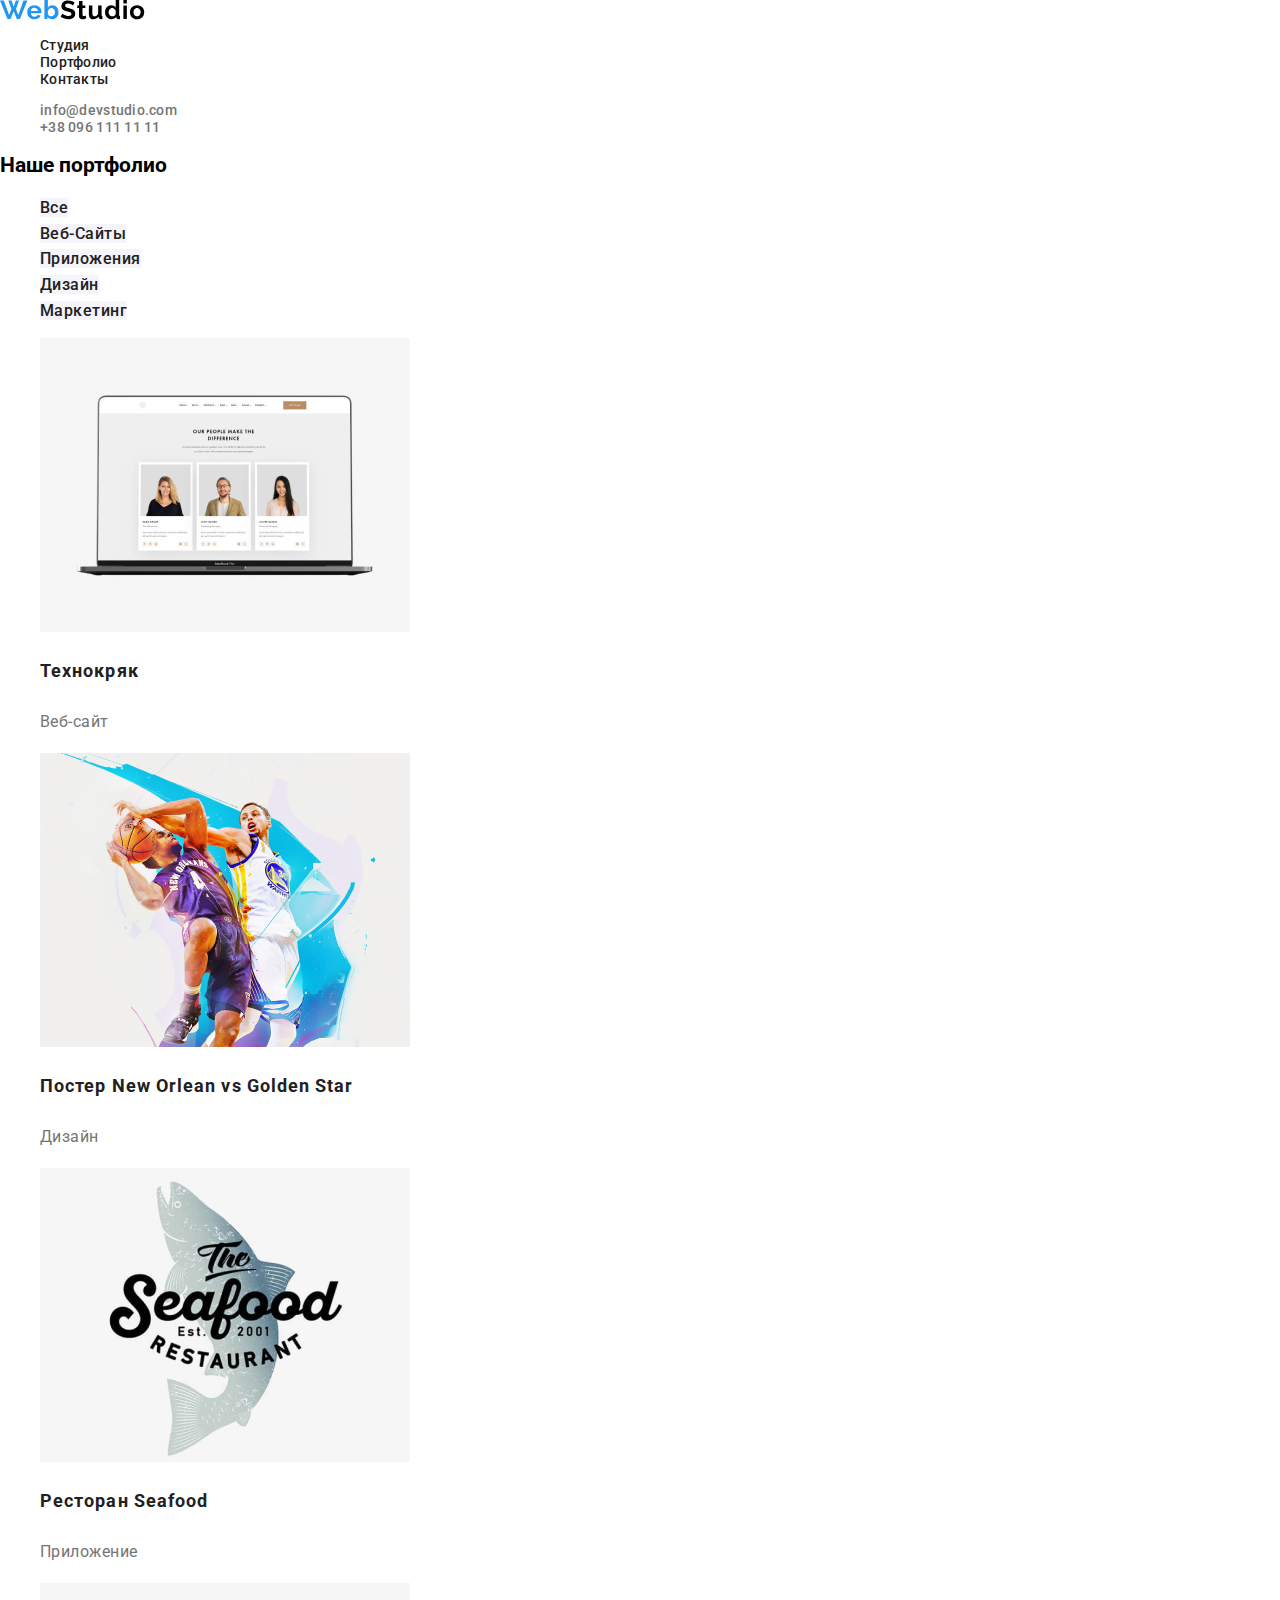
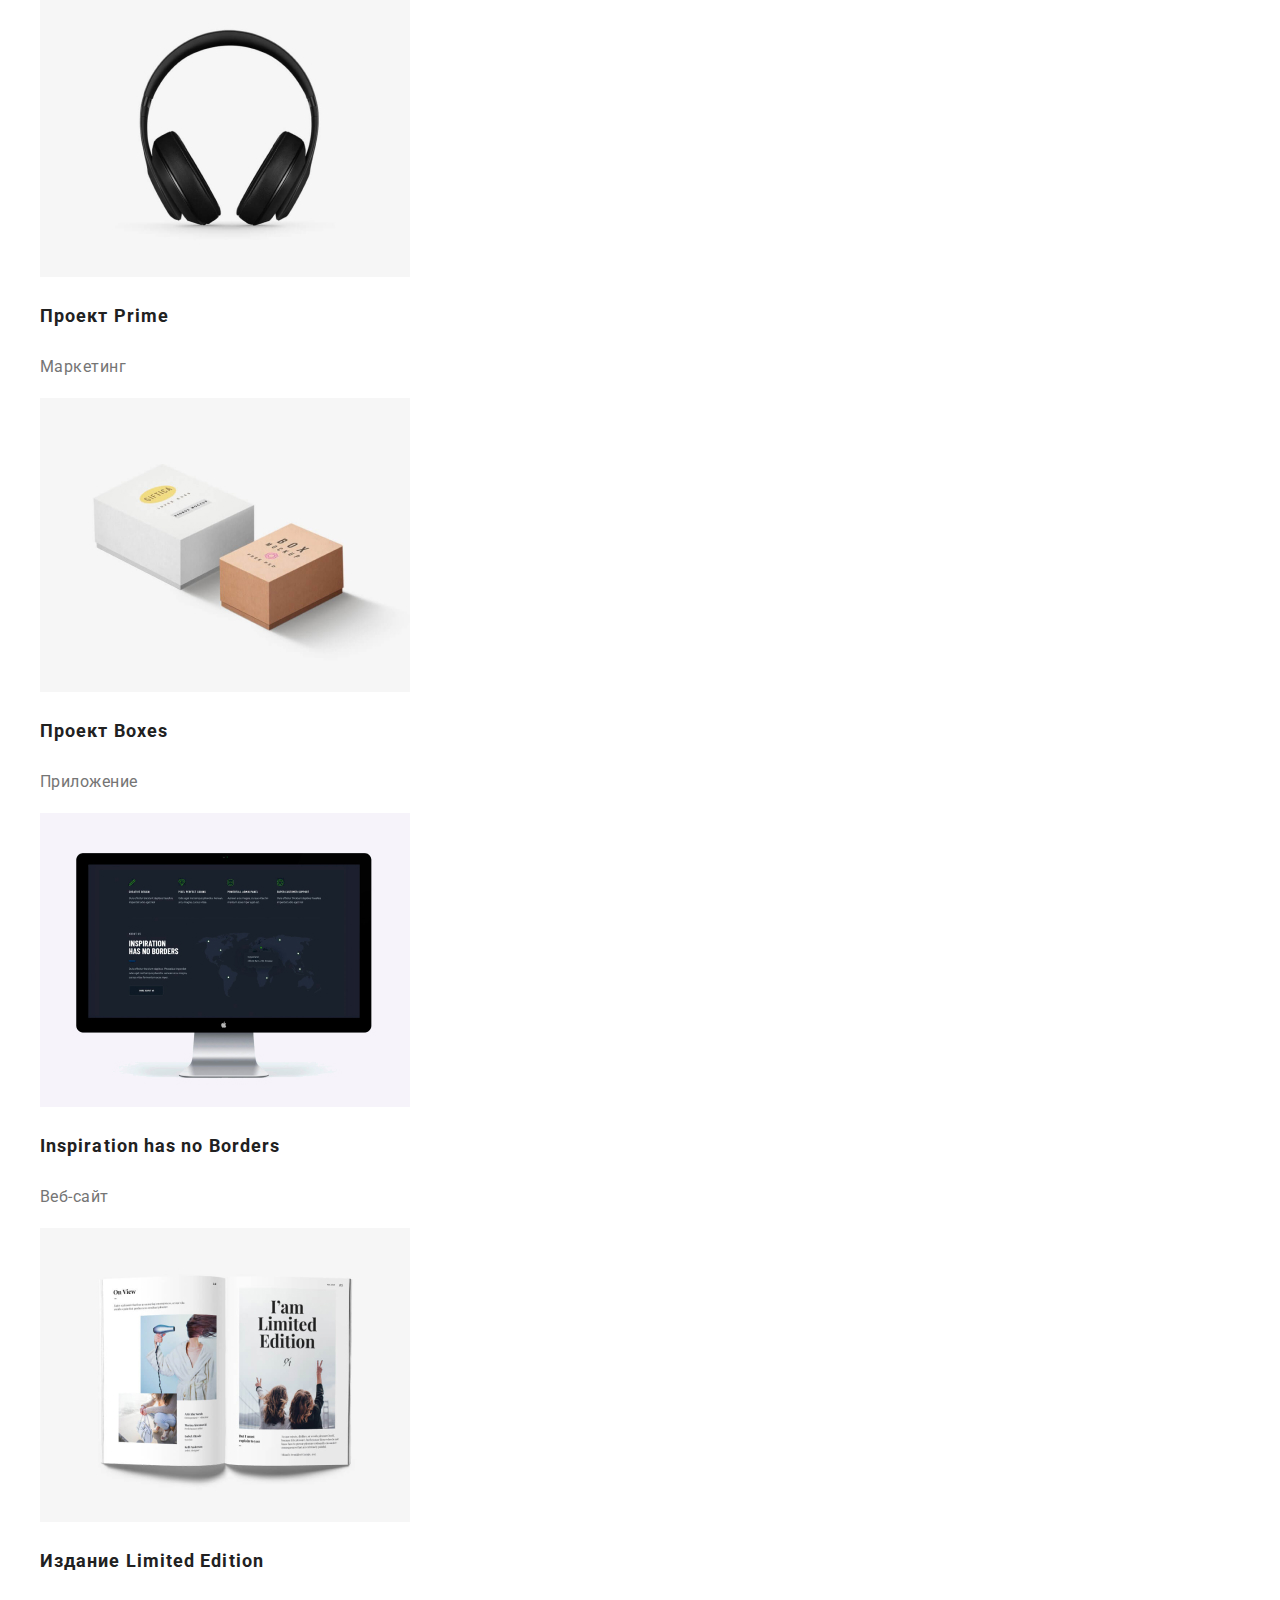
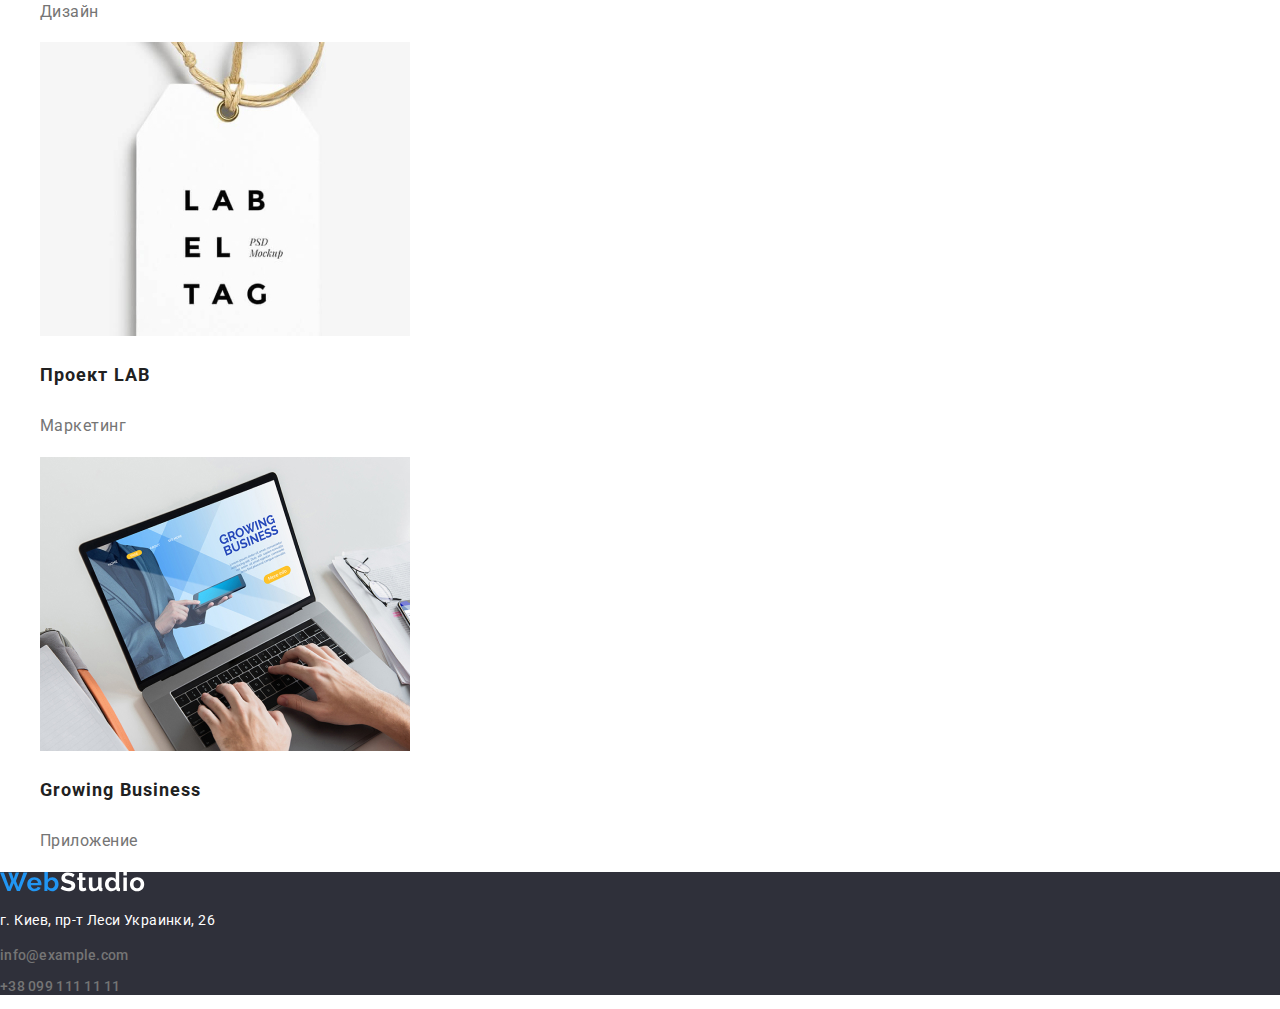
==== portfolio.html @ 07556717 "clone repository" ====
<!DOCTYPE html>
<html lang="ru">

<head>
    <meta charset="UTF-8">
    <meta name="viewport" content="width=device-width, initial-scale=1.0">
    <title>WebStudio</title>
    <link rel="stylesheet" href="./css/styles.css">
    <link rel="preconnect" href="https://fonts.gstatic.com">
    <link href="https://fonts.googleapis.com/css2?family=Roboto:wght@400;500;700;900&display=swap" rel="stylesheet">
</head>

<body>
    <header class="header">
        <nav class="header-nav">
            <a href="./index.html" class="logo">
                <img src="./images/logo.svg" alt="WebStudio">
            </a>
            <ul class="header-pages">
                <li class="list"><a href="./index.html" class="header-link">студия</a></li>
                <li class="list"><a href="./portfolio.html" class="header-link">портфолио</a></li>
                <li class="list"><a href="#" class="header-link">контакты</a></li>
            </ul>
            <ul class="header-contacts">
                <li class="list"><a href="mailto:info@devstudio.com" class="contact-link">info@devstudio.com</a></li>
                <li class="list"><a href="tel:+380961111111" class="contact-link">+38 096 111 11 11</a></li>
            </ul>
        </nav>
    </header>

    <!-- <section class="category">
        <h2 class="category-title">категории нашего портфолио</h2>
        
    </section> -->

    <section class="portfolio">
        <h2 class="portfolio-title">Наше портфолио</h2>
        <ul class="category-lists">
            <li class="category-list"><a href="#" class="category-link all">все</a></li>
            <li class="category-list"><a href="#" class="category-link websites">веб-сайты</a></li>
            <li class="category-list"><a href="#" class="category-link application">приложения</a></li>
            <li class="category-list"><a href="#" class="category-link design">дизайн</a></li>
            <li class="category-list"><a href="#" class="category-link margeting">маркетинг</a></li>
        </ul>
        <ul class="portfolio-lists">
            <li class="portfolio-list">
                <img src="./images/portfolio/techno.jpg" alt="Технокряк">
                <h3 class="portfolio-name">Технокряк</h3>
                <p class="portfolio-work">Веб-сайт</p>
            </li>
            <li class="portfolio-list">
                <img src="./images/portfolio/new-orlean.jpg" alt="Постер New Orlean vs Golden Star">
                <h3 class="portfolio-name">Постер New Orlean vs Golden Star</h3>
                <p class="portfolio-work">Дизайн</p>
            </li>
            <li class="list">
                <img src="./images/portfolio/seafood.jpg" alt="Ресторан Seafood">
                <h3 class="portfolio-name">Ресторан Seafood</h3>
                <p class="portfolio-work">Приложение</p>
            </li>
            <li class="portfolio-list">
                <img src="./images/portfolio/prime.jpg" alt="Проект Prime">
                <h3 class="portfolio-name">Проект Prime</h3>
                <p class="portfolio-work">Маркетинг</p>
            </li>
            <li class="portfolio-list">
                <img src="./images/portfolio/boxes.jpg" alt="Проект Boxes">
                <h3 class="portfolio-name">Проект Boxes</h3>
                <p class="portfolio-work">Приложение</p>
            </li>
            <li class="portfolio-list">
                <img src="./images/portfolio/inspiration.jpg" alt="Inspiration has no Borders">
                <h3 class="portfolio-name">Inspiration has no Borders</h3>
                <p class="portfolio-work">Веб-сайт</p>
            </li>
            <li class="portfolio-list">
                <img src="./images/portfolio/limited-edition.jpg" alt="Издание Limited Edition">
                <h3 class="portfolio-name">Издание Limited Edition</h3>
                <p class="portfolio-work">Дизайн</p>
            </li>
            <li class="portfolio-list">
                <img src="./images/portfolio/lab.jpg" alt="Проект LAB">
                <h3 class="portfolio-name">Проект LAB</h3>
                <p class="portfolio-work">Маркетинг</p>
            </li>
            <li class="portfolio-list">
                <img src="./images/portfolio/growing-business.jpg" alt="Growing Business">
                <h3 class="portfolio-name">Growing Business</h3>
                <p class="portfolio-work">Приложение</p>
            </li>
        </ul>
    </section>

    <footer class="footer">
        <a href="./index.html" class="logo"><img src="./images/logo-footer.svg" alt="WebStudio"></a>
        <address class="address-list">
            <p class="address">г. Киев, пр-т Леси Украинки, 26</p>
            <p class="address-email"><a href="mailto:info@example.com"  class="contact-link">info@example.com</a></p>
            <p class="address-phone"><a href="tel:+380991111111"  class="contact-link">+38 099 111 11 11</a></p>
        </address>
    </footer>

</body>

</html>
---- css/styles.css ----
:root {
    --primary-text-color: #212121;
    --hero-text-color: #FFFFFF;
    --secondary-text-color: #757575;
    --accent-text-color: #2196F3;
    --background-color: #2F303A;
    --background-category-color: #F5F4FA;
}

body {
    margin: 0;
    padding: 0;

    font-family: Roboto, sans-serif;
    font-size: 14px;

    background-color: var();
}

/* STUDIO PAGE */

/* section HEADER */
.logo {
    cursor: pointer;
}

.header ul {
    list-style: none;
}

.header-link {
    font-weight: 500;
    line-height: 1.14;
    letter-spacing: 0.02em;
    text-decoration: none;
    text-transform: capitalize;
    color: var(--primary-text-color);
}

.header-link:focus, .header-link:hover {
    color: var(--accent-text-color);
    cursor: pointer;
}

.contact-link {
    font-style: normal;
    font-weight: 500;
    line-height: 1.14;

    letter-spacing: 0.02em;
    text-decoration: none;
    color: var(--secondary-text-color);
}

.contact-link:focus, .contact-link:hover {
    color: var(--accent-text-color);
    cursor: pointer;
}

/* section HERO */
.hero {
    background-color: var(--background-color);
}

.hero-title {
    font-weight: 900;
    font-size: 44px;
    line-height: 1.36;
    /* or 136% */

    text-align: center;
    letter-spacing: 0.06em;
    text-transform: uppercase;
    color: var(--hero-text-color);
}

.hero-button {
    font-weight: 700;
    font-size: 16px;
    line-height: 1.87;
    /* identical to box height, or 187% */

    text-align: center;
    letter-spacing: 0.06em;
    cursor: pointer;

    background-color: var(--accent-text-color);
    color: var(--hero-text-color);
}

.hero-button::first-letter {
    text-transform: capitalize;
}

/* section QUALITY */
.quality-lists {
    list-style: none;
}

.quality-name {
    font-weight: 700;
    font-size: 14px;
    line-height: 1.14;

    letter-spacing: 0.03em;
    text-transform: uppercase;

    color: var(--primary-text-color);
}

.quality-description {
    font-weight: 400;
    line-height: 1.71;

    letter-spacing: 0.03em;

    color: var(--secondary-text-color);
}

.quality-description::first-letter {
    text-transform: capitalize;
}

/* section OCCUPATION */

.occupation-title {
    font-weight: 700;
    font-size: 36px;
    line-height: 1.16;

    text-align: center;
    letter-spacing: 0.03em;

    color: var(--primary-text-color);
}

.occupation-title::first-letter {
    text-transform: capitalize;
}

.occupation-lists {
    list-style: none;
}

/* section TEAM */

.team-title {
    font-weight: 700;
    font-size: 36px;
    line-height: 1.16;

    text-align: center;
    letter-spacing: 0.03em;

    color: var(--primary-text-color);
}

.team-title::first-letter {
    text-transform: capitalize;
}

.team-lists {
    list-style: none;
}

.team-member {
    font-weight: 500;
    font-size: 16px;
    line-height: 1.9;
    /* identical to box height */

    text-align: center;
    letter-spacing: 0.03em;
    text-transform: capitalize;

    color: var(--primary-text-color);
}

.team-position {
    font-weight: 400;
    font-size: 16px;
    line-height: 1.19;
    /* identical to box height */

    text-align: center;
    letter-spacing: 0.03em;
    text-transform: capitalize;

    color: var(--secondary-text-color);
}

/* section FOOTER */
.footer {
    background-color: var(--background-color);
}

.address {
    font-style: normal;
    font-weight: 400;
    line-height: 1.71;
    /* or 171% */

    letter-spacing: 0.03em;
    color: var(--hero-text-color);
}


/* PORTFOLIO PAGE */

/* section PORTFOLIO */
.category-lists {
    list-style: none;
}

.category-link {
    font-weight: 500;
    font-size: 16px;
    line-height: 1.62;
    /* identical to box height, or 162% */

    text-transform: capitalize;
    text-decoration: none;
    text-align: center;
    letter-spacing: 0.03em;
    cursor: pointer;

    background-color: var(--background-category-color);
    color: var(--primary-text-color);
}

.category-link:focus, .category-link:hover {
    background-color: var(--accent-text-color);
    color: var(--hero-text-color);
}


.portfolio-lists {
    list-style: none;
}

.portfolio-name {
    font-weight: 700;
    font-size: 18px;
    line-height: 2;

    letter-spacing: 0.06em;

    color: var(--primary-text-color);
}

.portfolio-work {
    font-weight: 400;
    font-size: 16px;
    line-height: 1.87;

    letter-spacing: 0.03em;

    color: var(--secondary-text-color);
}
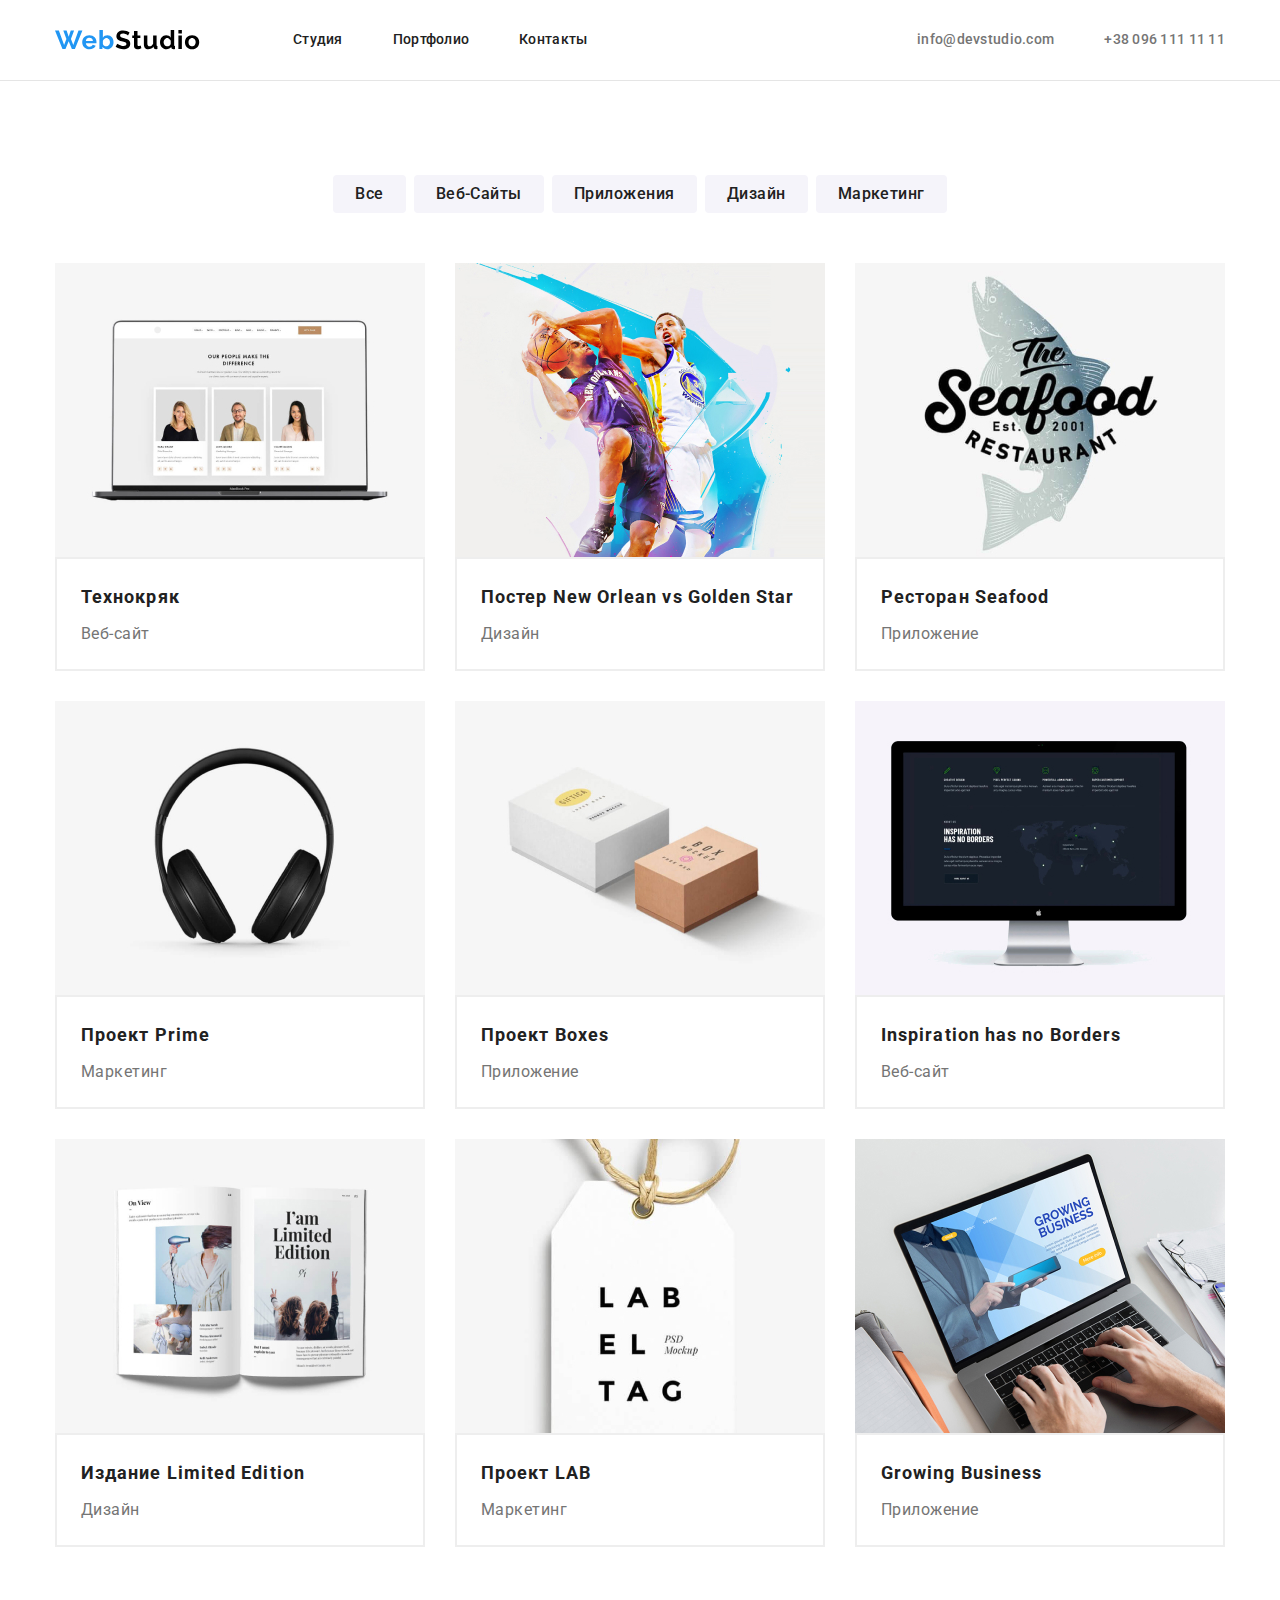
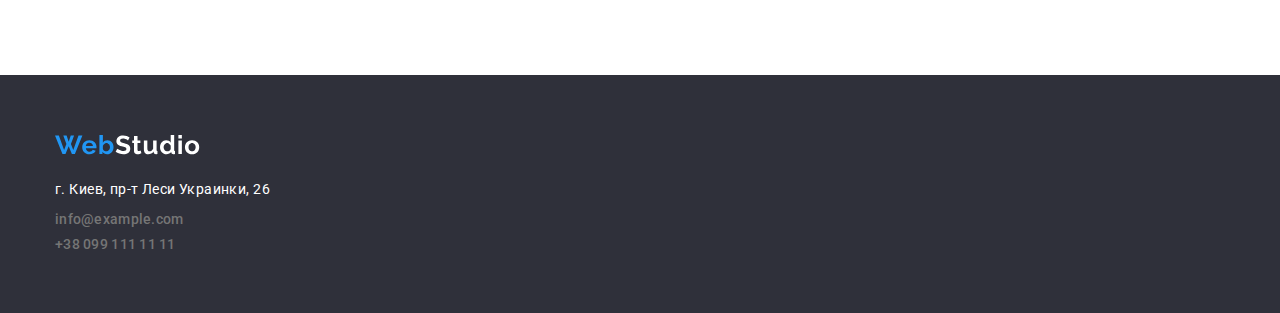
==== commit ddee508c: "add styles position portfolio.html" ====
--- a/portfolio.html
+++ b/portfolio.html
@@ -12,92 +12,129 @@
 
 <body>
     <header class="header">
-        <nav class="header-nav">
-            <a href="./index.html" class="logo">
-                <img src="./images/logo.svg" alt="WebStudio">
-            </a>
-            <ul class="header-pages">
-                <li class="list"><a href="./index.html" class="header-link">студия</a></li>
-                <li class="list"><a href="./portfolio.html" class="header-link">портфолио</a></li>
-                <li class="list"><a href="#" class="header-link">контакты</a></li>
-            </ul>
-            <ul class="header-contacts">
-                <li class="list"><a href="mailto:info@devstudio.com" class="contact-link">info@devstudio.com</a></li>
-                <li class="list"><a href="tel:+380961111111" class="contact-link">+38 096 111 11 11</a></li>
-            </ul>
-        </nav>
+        <div class="container">
+            <nav class="header-nav">
+                <a href="./index.html" class="logo">
+                    <img src="./images/logo.svg" alt="WebStudio">
+                </a>
+                <ul class="header-pages">
+                    <li class="item"><a href="./index.html" class="header-link">студия</a></li>
+                    <li class="item"><a href="./portfolio.html" class="header-link">портфолио</a></li>
+                    <li class="item"><a href="#" class="header-link">контакты</a></li>
+                </ul>
+                <ul class="header-contacts">
+                    <li class="item"><a href="mailto:info@devstudio.com" class="contact-link">info@devstudio.com</a></li>
+                    <li class="item"><a href="tel:+380961111111" class="contact-link">+38 096 111 11 11</a></li>
+                </ul>
+            </nav>
+        </div>
     </header>
 
-    <!-- <section class="category">
-        <h2 class="category-title">категории нашего портфолио</h2>
-        
-    </section> -->
-
     <section class="portfolio">
-        <h2 class="portfolio-title">Наше портфолио</h2>
-        <ul class="category-lists">
-            <li class="category-list"><a href="#" class="category-link all">все</a></li>
-            <li class="category-list"><a href="#" class="category-link websites">веб-сайты</a></li>
-            <li class="category-list"><a href="#" class="category-link application">приложения</a></li>
-            <li class="category-list"><a href="#" class="category-link design">дизайн</a></li>
-            <li class="category-list"><a href="#" class="category-link margeting">маркетинг</a></li>
-        </ul>
-        <ul class="portfolio-lists">
-            <li class="portfolio-list">
-                <img src="./images/portfolio/techno.jpg" alt="Технокряк">
-                <h3 class="portfolio-name">Технокряк</h3>
-                <p class="portfolio-work">Веб-сайт</p>
-            </li>
-            <li class="portfolio-list">
-                <img src="./images/portfolio/new-orlean.jpg" alt="Постер New Orlean vs Golden Star">
-                <h3 class="portfolio-name">Постер New Orlean vs Golden Star</h3>
-                <p class="portfolio-work">Дизайн</p>
-            </li>
-            <li class="list">
-                <img src="./images/portfolio/seafood.jpg" alt="Ресторан Seafood">
-                <h3 class="portfolio-name">Ресторан Seafood</h3>
-                <p class="portfolio-work">Приложение</p>
-            </li>
-            <li class="portfolio-list">
-                <img src="./images/portfolio/prime.jpg" alt="Проект Prime">
-                <h3 class="portfolio-name">Проект Prime</h3>
-                <p class="portfolio-work">Маркетинг</p>
-            </li>
-            <li class="portfolio-list">
-                <img src="./images/portfolio/boxes.jpg" alt="Проект Boxes">
-                <h3 class="portfolio-name">Проект Boxes</h3>
-                <p class="portfolio-work">Приложение</p>
-            </li>
-            <li class="portfolio-list">
-                <img src="./images/portfolio/inspiration.jpg" alt="Inspiration has no Borders">
-                <h3 class="portfolio-name">Inspiration has no Borders</h3>
-                <p class="portfolio-work">Веб-сайт</p>
-            </li>
-            <li class="portfolio-list">
-                <img src="./images/portfolio/limited-edition.jpg" alt="Издание Limited Edition">
-                <h3 class="portfolio-name">Издание Limited Edition</h3>
-                <p class="portfolio-work">Дизайн</p>
-            </li>
-            <li class="portfolio-list">
-                <img src="./images/portfolio/lab.jpg" alt="Проект LAB">
-                <h3 class="portfolio-name">Проект LAB</h3>
-                <p class="portfolio-work">Маркетинг</p>
-            </li>
-            <li class="portfolio-list">
-                <img src="./images/portfolio/growing-business.jpg" alt="Growing Business">
-                <h3 class="portfolio-name">Growing Business</h3>
-                <p class="portfolio-work">Приложение</p>
-            </li>
-        </ul>
+        <div class="container">
+            <h2 class="portfolio-title">Наше портфолио</h2>
+            <ul class="category-list">
+                <li class="item"><a href="#" class="category-link all">все</a></li>
+                <li class="item"><a href="#" class="category-link websites">веб-сайты</a></li>
+                <li class="item"><a href="#" class="category-link application">приложения</a></li>
+                <li class="item"><a href="#" class="category-link design">дизайн</a></li>
+                <li class="item"><a href="#" class="category-link margeting">маркетинг</a></li>
+            </ul>
+            <ul class="portfolio-list">
+                <li class="card">
+                    <a href="#" class="card-link">
+                        <img src="./images/portfolio/techno.jpg" alt="Технокряк">
+                        <div class="card-wrapper">
+                            <h3 class="portfolio-name">Технокряк</h3>
+                            <p class="portfolio-work">Веб-сайт</p>
+                        </div>
+                    </a>
+                </li>
+                <li class="card">
+                    <a href="#" class="card-link">
+                        <img src="./images/portfolio/new-orlean.jpg" alt="Постер New Orlean vs Golden Star">
+                        <div class="card-wrapper">
+                            <h3 class="portfolio-name">Постер New Orlean vs Golden Star</h3>
+                            <p class="portfolio-work">Дизайн</p>
+                        </div>
+                    </a>
+                </li>
+                <li class="card">
+                    <a href="#" class="card-link">
+                        <img src="./images/portfolio/seafood.jpg" alt="Ресторан Seafood">
+                        <div class="card-wrapper">
+                            <h3 class="portfolio-name">Ресторан Seafood</h3>
+                            <p class="portfolio-work">Приложение</p>
+                        </div>
+                    </a>
+                </li>
+                <li class="card">
+                    <a href="#" class="card-link">
+                        <img src="./images/portfolio/prime.jpg" alt="Проект Prime">
+                        <div class="card-wrapper">
+                            <h3 class="portfolio-name">Проект Prime</h3>
+                            <p class="portfolio-work">Маркетинг</p>
+                        </div>
+                    </a>
+                </li>
+                <li class="card">
+                    <a href="#" class="card-link">
+                        <img src="./images/portfolio/boxes.jpg" alt="Проект Boxes">
+                        <div class="card-wrapper">
+                            <h3 class="portfolio-name">Проект Boxes</h3>
+                            <p class="portfolio-work">Приложение</p>
+                        </div>
+                    </a>
+                </li>
+                <li class="card">
+                    <a href="#" class="card-link">
+                        <img src="./images/portfolio/inspiration.jpg" alt="Inspiration has no Borders">
+                        <div class="card-wrapper">
+                            <h3 class="portfolio-name">Inspiration has no Borders</h3>
+                            <p class="portfolio-work">Веб-сайт</p>
+                        </div>
+                    </a>
+                </li>
+                <li class="card">
+                    <a href="#" class="card-link">
+                        <img src="./images/portfolio/limited-edition.jpg" alt="Издание Limited Edition">
+                        <div class="card-wrapper">
+                            <h3 class="portfolio-name">Издание Limited Edition</h3>
+                            <p class="portfolio-work">Дизайн</p>
+                        </div>
+                    </a>
+                </li>
+                <li class="card">
+                    <a href="#" class="card-link">
+                        <img src="./images/portfolio/lab.jpg" alt="Проект LAB">
+                        <div class="card-wrapper">
+                            <h3 class="portfolio-name">Проект LAB</h3>
+                            <p class="portfolio-work">Маркетинг</p>
+                        </div>
+                    </a>
+                </li>
+                <li class="card">
+                    <a href="#" class="card-link">
+                        <img src="./images/portfolio/growing-business.jpg" alt="Growing Business">
+                        <div class="card-wrapper">
+                            <h3 class="portfolio-name">Growing Business</h3>
+                            <p class="portfolio-work">Приложение</p>
+                        </div>
+                    </a>
+                </li>
+            </ul>
+        </div>
     </section>
 
     <footer class="footer">
-        <a href="./index.html" class="logo"><img src="./images/logo-footer.svg" alt="WebStudio"></a>
-        <address class="address-list">
-            <p class="address">г. Киев, пр-т Леси Украинки, 26</p>
-            <p class="address-email"><a href="mailto:info@example.com"  class="contact-link">info@example.com</a></p>
-            <p class="address-phone"><a href="tel:+380991111111"  class="contact-link">+38 099 111 11 11</a></p>
-        </address>
+        <div class="container">
+            <a href="./index.html" class="logo-footer"><img src="./images/logo-footer.svg" alt="WebStudio"></a>
+            <address class="address-list">
+                <p class="address">г. Киев, пр-т Леси Украинки, 26</p>
+                <p class="address-email"><a href="mailto:info@example.com" class="contact-email">info@example.com</a></p>
+                <p class="address-phone"><a href="tel:+380991111111" class="contact-phone">+38 099 111 11 11</a></p>
+            </address>
+        </div>
     </footer>
 
 </body>
--- a/css/styles.css
+++ b/css/styles.css
@@ -5,6 +5,7 @@
     --accent-text-color: #2196F3;
     --background-color: #2F303A;
     --background-category-color: #F5F4FA;
+    --background-portfolio-color: #E5E5E5;
 }
 
 body {
@@ -13,41 +14,99 @@
 
     font-family: Roboto, sans-serif;
     font-size: 14px;
-
-    background-color: var();
+}
+
+img {
+    display: block;
+    /* max-width: 100%; */
+    height: auto;
+}
+
+p {
+    margin: 0;
 }
 
 /* STUDIO PAGE */
+
+.header {
+    border-bottom: 1px solid #E5E5E5;
+}
+
+.container {
+    width: 1170px;
+    margin: 0 auto;
+    padding-left: 15px;
+    padding-right: 15px;
+}
 
 /* section HEADER */
 .logo {
     cursor: pointer;
 }
 
-.header ul {
-    list-style: none;
+.header-nav {
+    display: flex;
+    align-items: center;
+}
+
+.header-pages {
+    display: flex;
+    margin-top: 0;
+    margin-bottom: 0;
+    margin-left: 93px;
+    padding-inline-start: 0;
+
+    list-style: none;
+}
+
+.header-pages .item:not(:first-child) {
+    margin-left: 50px;
+}
+
+.header-contacts {
+    display: flex;
+    margin-top: 0;
+    margin-bottom: 0;
+    margin-left: auto;
+
+    list-style: none;
+}
+
+.header-contacts .item:not(:first-child) {
+    margin-left: 50px;
 }
 
 .header-link {
+    display: inline-block;
+    padding-top: 32px;
+    padding-bottom: 32px;
+
     font-weight: 500;
     line-height: 1.14;
     letter-spacing: 0.02em;
+
     text-decoration: none;
     text-transform: capitalize;
+
     color: var(--primary-text-color);
 }
 
 .header-link:focus, .header-link:hover {
+    /* border-bottom: 2px solid var(--accent-text-color); */
     color: var(--accent-text-color);
     cursor: pointer;
 }
 
 .contact-link {
+    display: inline-block;
+    padding-top: 32px;
+    padding-bottom: 32px;
+
     font-style: normal;
     font-weight: 500;
     line-height: 1.14;
-
     letter-spacing: 0.02em;
+
     text-decoration: none;
     color: var(--secondary-text-color);
 }
@@ -59,29 +118,40 @@
 
 /* section HERO */
 .hero {
+    width: 100%;
+    padding-top: 200px;
+    padding-bottom: 200px;
+
     background-color: var(--background-color);
+    text-align: center;
 }
 
 .hero-title {
+    margin-top: 0;
+    margin-bottom: 40px;
+
     font-weight: 900;
     font-size: 44px;
     line-height: 1.36;
     /* or 136% */
 
-    text-align: center;
     letter-spacing: 0.06em;
     text-transform: uppercase;
     color: var(--hero-text-color);
 }
 
 .hero-button {
+    display: inline-block;
+    padding: 10px 32px;
+
     font-weight: 700;
     font-size: 16px;
     line-height: 1.87;
     /* identical to box height, or 187% */
 
-    text-align: center;
     letter-spacing: 0.06em;
+    border: 1px solid transparent;
+    border-radius: 4px;
     cursor: pointer;
 
     background-color: var(--accent-text-color);
@@ -93,11 +163,37 @@
 }
 
 /* section QUALITY */
-.quality-lists {
-    list-style: none;
+
+.quality {
+    padding-top: 60px;
+    padding-bottom: 94px;
+}
+
+.quality-title {
+    margin-top: 0;
+    margin-bottom: 0;
+
+    visibility: hidden;
+}
+.quality-list {
+    display: flex;
+    margin-top: 0;
+    margin-bottom: 0;
+    list-style: none;
+}
+
+/* .quality-list .item {
+    width: calc((1200px - (15px * 2) - (30px * 3)) / 4);
+} */
+
+.quality-list .item:not(:first-child) {
+    margin-left: 30px;
 }
 
 .quality-name {
+    margin-top: 0;
+    margin-bottom: 10px;
+
     font-weight: 700;
     font-size: 14px;
     line-height: 1.14;
@@ -109,6 +205,9 @@
 }
 
 .quality-description {
+    margin-top: 0;
+    margin-bottom: 0;
+
     font-weight: 400;
     line-height: 1.71;
 
@@ -122,34 +221,60 @@
 }
 
 /* section OCCUPATION */
+.occupation {
+    padding-bottom: 94px;
+
+    text-align: center;
+}
 
 .occupation-title {
+    margin-top: 0;
+    margin-bottom: 50px;
+
     font-weight: 700;
     font-size: 36px;
     line-height: 1.16;
 
+    letter-spacing: 0.03em;
+
+    color: var(--primary-text-color);
+}
+
+.occupation-title::first-letter {
+    text-transform: capitalize;
+}
+
+.occupation-list {
+    display: flex;
+    margin-top: 0;
+    margin-bottom: 0;
+    padding: 0;
+    list-style: none;
+}
+
+.occupation-list .item:not(:first-child) {
+    margin-left: 30px;
+}
+
+/* section TEAM */
+
+.team {
+    padding-top: 94px;
+    padding-bottom: 94px;
+
     text-align: center;
-    letter-spacing: 0.03em;
-
-    color: var(--primary-text-color);
-}
-
-.occupation-title::first-letter {
-    text-transform: capitalize;
-}
-
-.occupation-lists {
-    list-style: none;
-}
-
-/* section TEAM */
+
+    background-color: var(--background-category-color);
+}
 
 .team-title {
+    margin-top: 0;
+    margin-bottom: 50px;
+
     font-weight: 700;
     font-size: 36px;
     line-height: 1.16;
 
-    text-align: center;
     letter-spacing: 0.03em;
 
     color: var(--primary-text-color);
@@ -159,17 +284,38 @@
     text-transform: capitalize;
 }
 
-.team-lists {
-    list-style: none;
+.team-list {
+    display: flex;
+    margin-top: 0;
+    margin-bottom: 0;
+    padding: 0;
+
+    list-style: none;
+}
+
+.team-list > .item {
+    background-color: var(--hero-text-color);
+    box-shadow: 0px 1px 3px rgba(0, 0, 0, 0.12), 0px 1px 1px rgba(0, 0, 0, 0.14), 0px 2px 1px rgba(0, 0, 0, 0.2);
+    border-radius: 4px;
+}
+
+.team-list .item:not(:first-child) {
+    margin-left: 30px;
+}
+
+.team-photo {
+    display: inline-block;
+    border-radius: 5px;
 }
 
 .team-member {
+    margin-top: 30px;
+    margin-bottom: 10px;
     font-weight: 500;
     font-size: 16px;
-    line-height: 1.9;
+    line-height: 1.87;
     /* identical to box height */
 
-    text-align: center;
     letter-spacing: 0.03em;
     text-transform: capitalize;
 
@@ -177,6 +323,8 @@
 }
 
 .team-position {
+    margin-top: 0;
+    margin-bottom: 30px;
     font-weight: 400;
     font-size: 16px;
     line-height: 1.19;
@@ -191,10 +339,21 @@
 
 /* section FOOTER */
 .footer {
+    padding-top: 60px;
+    padding-bottom: 60px;
     background-color: var(--background-color);
 }
 
+.logo-footer {
+    display: inline-block;
+    margin-bottom: 20px;
+    cursor: pointer;
+}
+
 .address {
+    margin-top: 0;
+    margin-bottom: 9px;
+
     font-style: normal;
     font-weight: 400;
     line-height: 1.71;
@@ -204,18 +363,83 @@
     color: var(--hero-text-color);
 }
 
+.address-email {
+    margin-bottom: 9px;
+}
+
+.contact-email {
+    font-style: normal;
+    font-weight: 500;
+    line-height: 1.14;
+    letter-spacing: 0.02em;
+
+    text-decoration: none;
+    color: var(--secondary-text-color);
+}
+
+.contact-email:focus, .contact-email:hover {
+    color: var(--accent-text-color);
+    cursor: pointer;
+}
+
+.contact-phone {
+    margin-top: 0;
+    margin-bottom: 0;
+
+    font-style: normal;
+    font-weight: 500;
+    line-height: 1.14;
+    letter-spacing: 0.02em;
+
+    text-decoration: none;
+    color: var(--secondary-text-color);
+}
+
+.contact-phone:focus, .contact-phone:hover {
+    color: var(--accent-text-color);
+    cursor: pointer;
+}
+
 
 /* PORTFOLIO PAGE */
 
 /* section PORTFOLIO */
-.category-lists {
-    list-style: none;
+
+.portfolio {
+    padding-top: 70px;
+    padding-bottom: 114px;
+
+    /* background-color: var(--background-portfolio-color); */
+}
+
+.portfolio-title {
+    margin-top: 0;
+    margin-bottom: 0;
+    visibility: hidden;
+}
+
+.category-list {
+    display: flex;
+    justify-content: center;
+    margin-top: 0;
+    margin-bottom: 50px;
+    padding: 0;
+
+    list-style: none;
+}
+
+.category-list .item:not(:first-child) {
+    margin-left: 8px;
 }
 
 .category-link {
+    display: inline-block;
+    padding: 6px 22px;
     font-weight: 500;
     font-size: 16px;
     line-height: 1.62;
+
+    border-radius: 4px;
     /* identical to box height, or 162% */
 
     text-transform: capitalize;
@@ -234,11 +458,42 @@
 }
 
 
-.portfolio-lists {
-    list-style: none;
+.portfolio-list {
+    display: flex;
+    flex-wrap: wrap;
+    padding: 0;
+    list-style: none;
+}
+
+.portfolio-list .card {
+    margin-right: 30px;
+    margin-bottom: 30px;
+}
+
+.portfolio-list .card:nth-child(3n) {
+    margin-right: 0;
+}
+
+.portfolio-list .card:nth-last-child(-n+3) {
+    margin-bottom: 0;
+}
+
+.card-link {
+    text-decoration: none;
+}
+
+.card-wrapper {
+    padding-top: 20px;
+    padding-bottom: 20px;
+    margin: 0;
+
+    border: 2px solid #EEEEEE;
 }
 
 .portfolio-name {
+    margin-top: 0;
+    margin-bottom: 4px;
+    padding-left: 24px;
     font-weight: 700;
     font-size: 18px;
     line-height: 2;
@@ -249,6 +504,8 @@
 }
 
 .portfolio-work {
+    padding-left: 24px;
+
     font-weight: 400;
     font-size: 16px;
     line-height: 1.87;
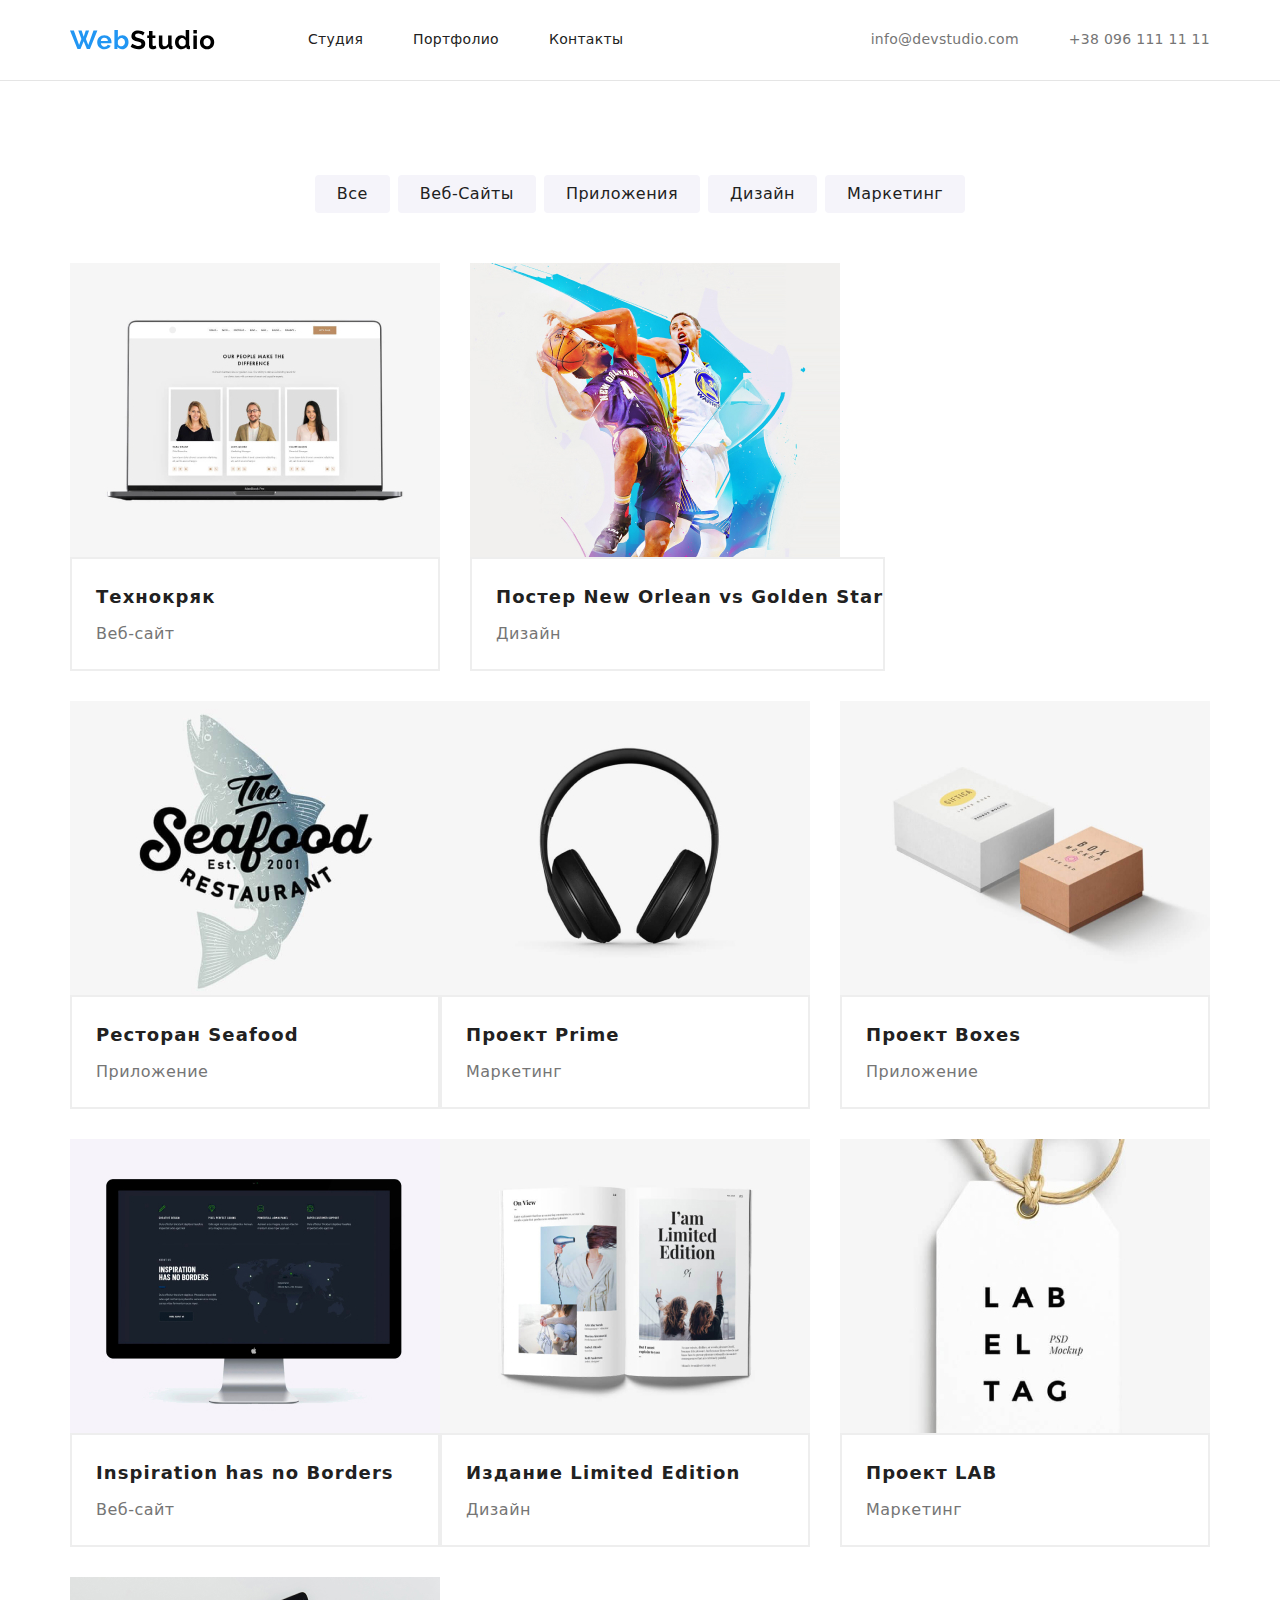
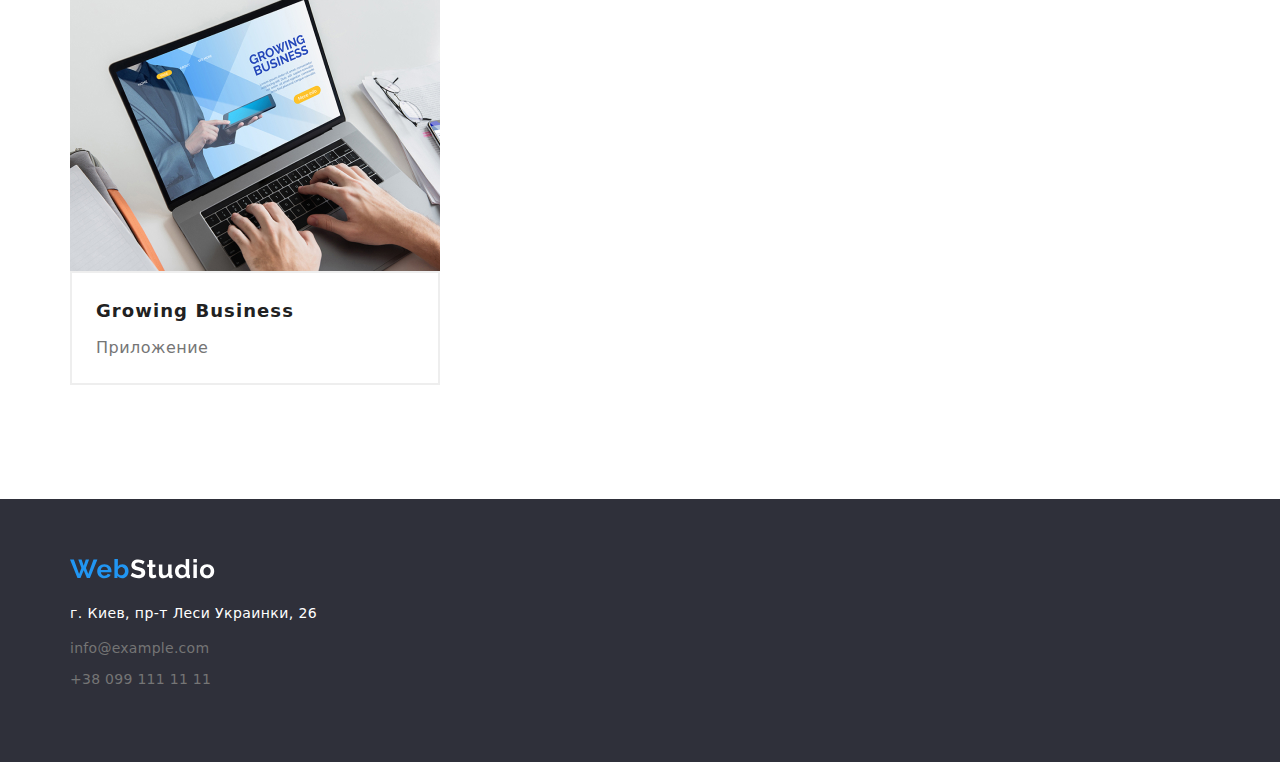
==== commit 9c80b619: "add normalize.css" ====
--- a/portfolio.html
+++ b/portfolio.html
@@ -8,6 +8,7 @@
     <link rel="stylesheet" href="./css/styles.css">
     <link rel="preconnect" href="https://fonts.gstatic.com">
     <link href="https://fonts.googleapis.com/css2?family=Roboto:wght@400;500;700;900&display=swap" rel="stylesheet">
+    <link rel="stylesheet" href="https://cdnjs.cloudflare.com/ajax/libs/modern-normalize/1.0.0/modern-normalize.min.css">
 </head>
 
 <body>
--- a/css/styles.css
+++ b/css/styles.css
@@ -18,12 +18,8 @@
 
 img {
     display: block;
-    /* max-width: 100%; */
+    max-width: 100%;
     height: auto;
-}
-
-p {
-    margin: 0;
 }
 
 /* STUDIO PAGE */
@@ -461,6 +457,8 @@
 .portfolio-list {
     display: flex;
     flex-wrap: wrap;
+    width: 1170px;
+    margin: 0;
     padding: 0;
     list-style: none;
 }
@@ -504,6 +502,7 @@
 }
 
 .portfolio-work {
+    margin: 0;
     padding-left: 24px;
 
     font-weight: 400;
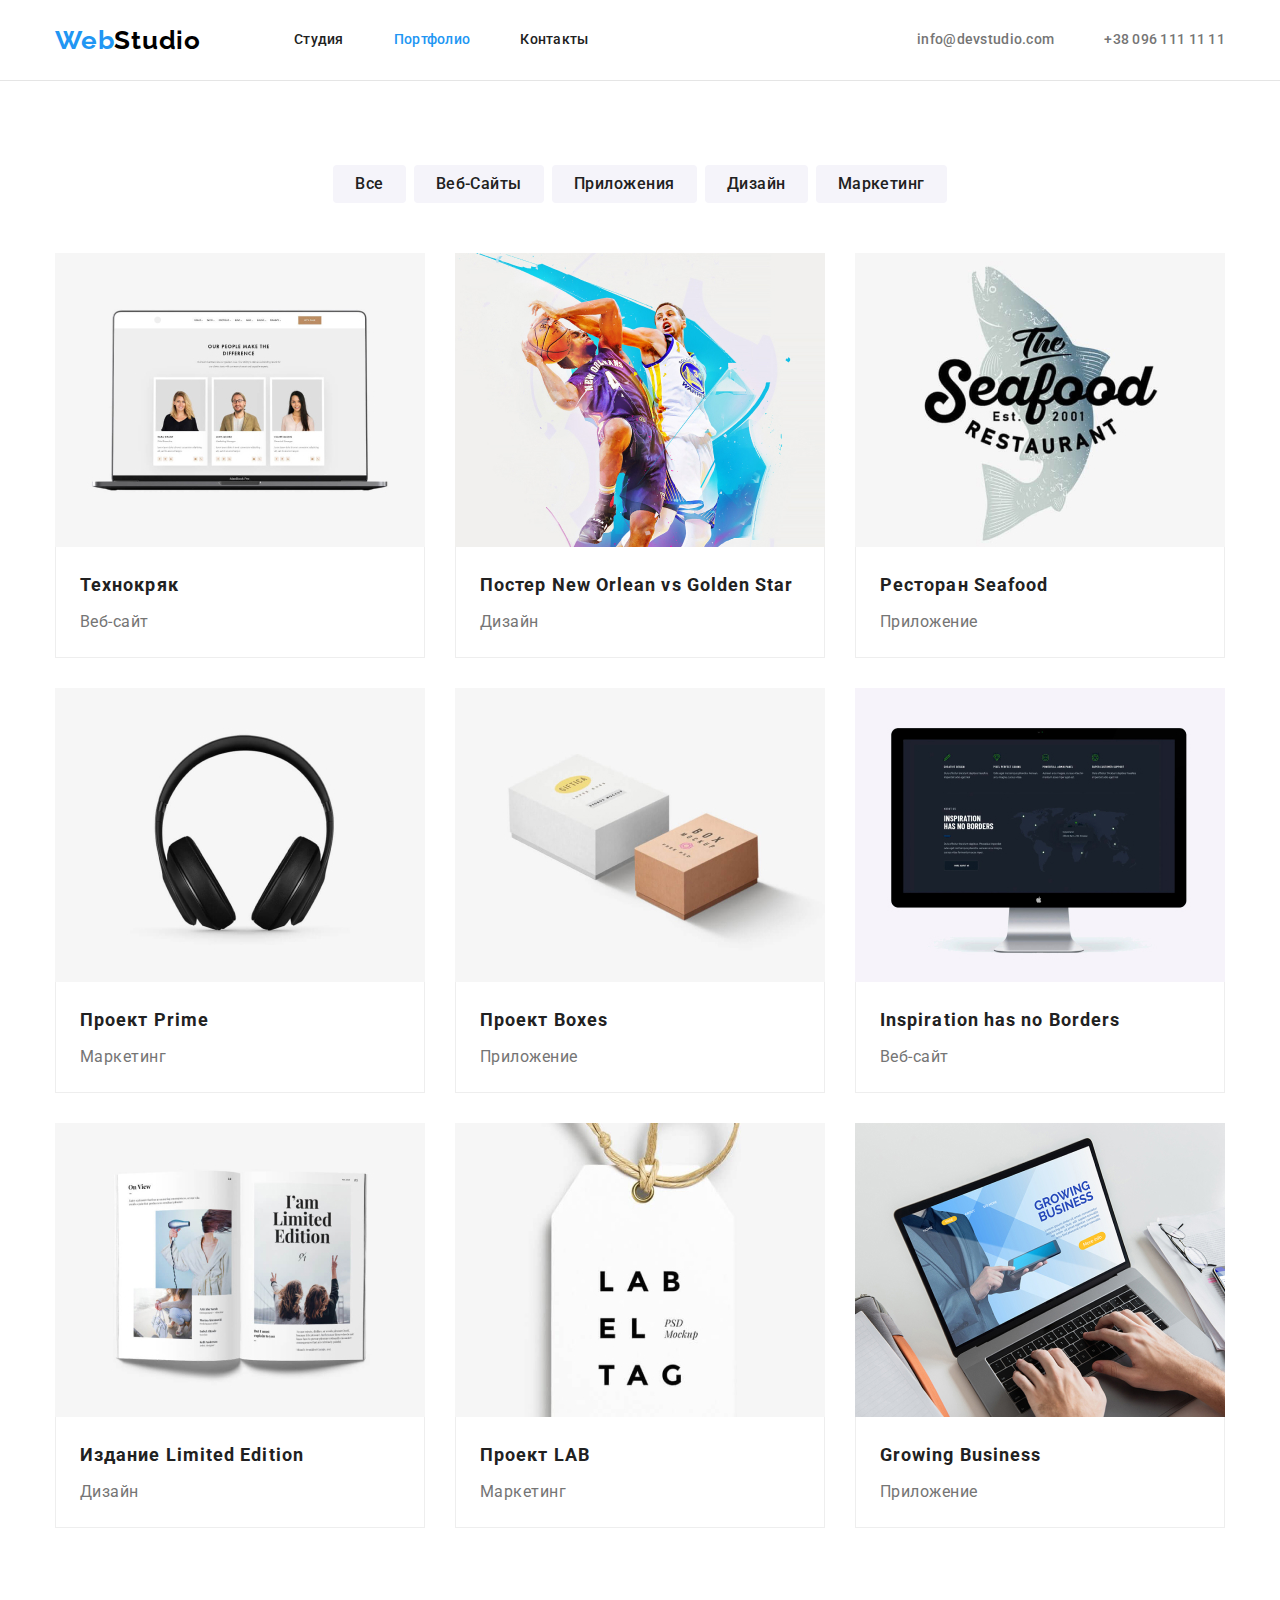
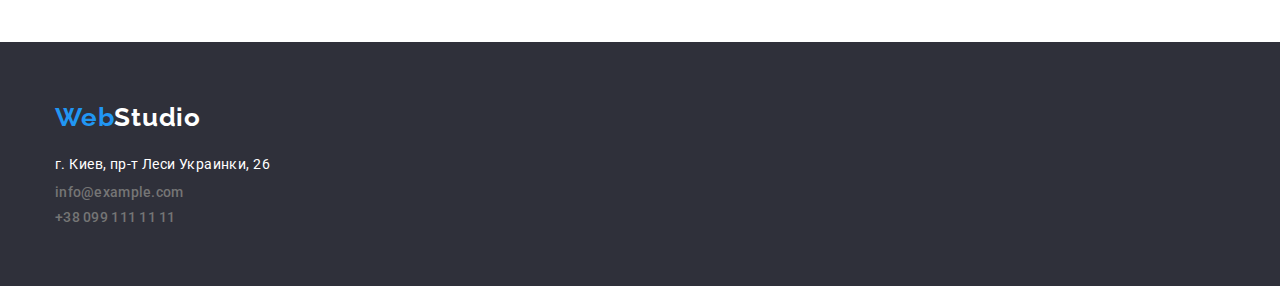
==== commit 0cd99382: "fix home work №3" ====
--- a/portfolio.html
+++ b/portfolio.html
@@ -5,29 +5,34 @@
     <meta charset="UTF-8">
     <meta name="viewport" content="width=device-width, initial-scale=1.0">
     <title>WebStudio</title>
+    <link rel="stylesheet" href="./css/reset.css">
+    <link rel="stylesheet" href="https://cdnjs.cloudflare.com/ajax/libs/modern-normalize/1.0.0/modern-normalize.min.css">
     <link rel="stylesheet" href="./css/styles.css">
     <link rel="preconnect" href="https://fonts.gstatic.com">
+    <link href="https://fonts.googleapis.com/css2?family=Raleway:wght@700&display=swap" rel="stylesheet">
+    <link rel="preconnect" href="https://fonts.gstatic.com">
     <link href="https://fonts.googleapis.com/css2?family=Roboto:wght@400;500;700;900&display=swap" rel="stylesheet">
-    <link rel="stylesheet" href="https://cdnjs.cloudflare.com/ajax/libs/modern-normalize/1.0.0/modern-normalize.min.css">
 </head>
 
 <body>
     <header class="header">
         <div class="container">
-            <nav class="header-nav">
-                <a href="./index.html" class="logo">
-                    <img src="./images/logo.svg" alt="WebStudio">
-                </a>
-                <ul class="header-pages">
-                    <li class="item"><a href="./index.html" class="header-link">студия</a></li>
-                    <li class="item"><a href="./portfolio.html" class="header-link">портфолио</a></li>
-                    <li class="item"><a href="#" class="header-link">контакты</a></li>
-                </ul>
+            <div class="header-wrapper">
+                <nav class="header-nav">
+                    <a href="./index.html" class="logo">
+                        <span class="logo-web">Web</span><span class="logo-header">Studio</span>
+                    </a>
+                    <ul class="header-pages">
+                        <li class="item"><a href="./index.html" class="header-link">студия</a></li>
+                        <li class="item"><a href="./portfolio.html" class="header-link active-page">портфолио</a></li>
+                        <li class="item"><a href="#" class="header-link">контакты</a></li>
+                    </ul>
+                </nav>
                 <ul class="header-contacts">
                     <li class="item"><a href="mailto:info@devstudio.com" class="contact-link">info@devstudio.com</a></li>
                     <li class="item"><a href="tel:+380961111111" class="contact-link">+38 096 111 11 11</a></li>
                 </ul>
-            </nav>
+            </div>
         </div>
     </header>
 
@@ -129,7 +134,9 @@
 
     <footer class="footer">
         <div class="container">
-            <a href="./index.html" class="logo-footer"><img src="./images/logo-footer.svg" alt="WebStudio"></a>
+            <a href="./index.html" class="logo-footer">
+                <span class="logo-web">Web</span><span class="footer-logo">Studio</span>
+            </a>
             <address class="address-list">
                 <p class="address">г. Киев, пр-т Леси Украинки, 26</p>
                 <p class="address-email"><a href="mailto:info@example.com" class="contact-email">info@example.com</a></p>
--- a/css/styles.css
+++ b/css/styles.css
@@ -29,20 +29,47 @@
 }
 
 .container {
-    width: 1170px;
+    width: 1200px;
     margin: 0 auto;
     padding-left: 15px;
     padding-right: 15px;
 }
 
+.header-wrapper {
+    display: flex;
+    align-items: center;
+}
+
 /* section HEADER */
-.logo {
-    cursor: pointer;
-}
-
 .header-nav {
     display: flex;
     align-items: center;
+}
+
+.logo-web {
+    font-family: Raleway, sans-serif;
+    font-style: normal;
+    font-weight: 700;
+    font-size: 26px;
+    line-height: 1.19;
+    /* identical to box height */
+
+    letter-spacing: 0.03em;
+
+    color: var(--accent-text-color);
+}
+
+.logo-header {
+    font-family: Raleway, sans-serif;
+    font-style: normal;
+    font-weight: 700;
+    font-size: 26px;
+    line-height: 1.19;
+    /* identical to box height */
+
+    letter-spacing: 0.03em;
+
+    color: #000000;
 }
 
 .header-pages {
@@ -87,7 +114,7 @@
     color: var(--primary-text-color);
 }
 
-.header-link:focus, .header-link:hover {
+.header-link:focus, .header-link:hover, .active-page {
     /* border-bottom: 2px solid var(--accent-text-color); */
     color: var(--accent-text-color);
     cursor: pointer;
@@ -123,8 +150,8 @@
 }
 
 .hero-title {
-    margin-top: 0;
-    margin-bottom: 40px;
+    width: 696px;
+    margin: 0 auto 30px;
 
     font-weight: 900;
     font-size: 44px;
@@ -165,12 +192,13 @@
     padding-bottom: 94px;
 }
 
-.quality-title {
+/* .quality-title {
     margin-top: 0;
     margin-bottom: 0;
 
     visibility: hidden;
-}
+} */
+
 .quality-list {
     display: flex;
     margin-top: 0;
@@ -242,14 +270,11 @@
 
 .occupation-list {
     display: flex;
+    justify-content: space-between;
     margin-top: 0;
     margin-bottom: 0;
     padding: 0;
     list-style: none;
-}
-
-.occupation-list .item:not(:first-child) {
-    margin-left: 30px;
 }
 
 /* section TEAM */
@@ -300,12 +325,18 @@
 }
 
 .team-photo {
-    display: inline-block;
-    border-radius: 5px;
+    border-top-left-radius: 5px;
+    border-top-right-radius: 5px;
+}
+
+.team-wrapper {
+    padding-top: 30px;
+    padding-bottom: 30px;
+    padding-left: 15px;
+    padding-right: 15px;
 }
 
 .team-member {
-    margin-top: 30px;
     margin-bottom: 10px;
     font-weight: 500;
     font-size: 16px;
@@ -320,7 +351,8 @@
 
 .team-position {
     margin-top: 0;
-    margin-bottom: 30px;
+    margin-bottom: 0;
+
     font-weight: 400;
     font-size: 16px;
     line-height: 1.19;
@@ -341,9 +373,22 @@
 }
 
 .logo-footer {
-    display: inline-block;
+    display: block;
+    margin-top: 0;
     margin-bottom: 20px;
     cursor: pointer;
+}
+.footer-logo {
+    font-family: Raleway, sans-serif;
+    font-style: normal;
+    font-weight: 700;
+    font-size: 26px;
+    line-height: 1.19;
+    /* identical to box height */
+
+    letter-spacing: 0.03em;
+
+    color: #ffffff;
 }
 
 .address {
@@ -447,6 +492,10 @@
     background-color: var(--background-category-color);
     color: var(--primary-text-color);
 }
+.category-link:hover {
+    box-shadow: 0px 3px 1px rgba(0, 0, 0, 0.1), 0px 1px 2px rgba(0, 0, 0, 0.08), 0px 2px 2px rgba(0, 0, 0, 0.12);
+}
+
 
 .category-link:focus, .category-link:hover {
     background-color: var(--accent-text-color);
@@ -457,7 +506,7 @@
 .portfolio-list {
     display: flex;
     flex-wrap: wrap;
-    width: 1170px;
+    /* width: 1170px; */
     margin: 0;
     padding: 0;
     list-style: none;
@@ -483,15 +532,18 @@
 .card-wrapper {
     padding-top: 20px;
     padding-bottom: 20px;
+    padding-left: 24px;
+    padding-right: 24px;
     margin: 0;
 
-    border: 2px solid #EEEEEE;
+    border-left: 1px solid #EEEEEE;
+    border-right: 1px solid #EEEEEE;
+    border-bottom: 1px solid #EEEEEE;
 }
 
 .portfolio-name {
     margin-top: 0;
     margin-bottom: 4px;
-    padding-left: 24px;
     font-weight: 700;
     font-size: 18px;
     line-height: 2;
@@ -503,7 +555,6 @@
 
 .portfolio-work {
     margin: 0;
-    padding-left: 24px;
 
     font-weight: 400;
     font-size: 16px;
